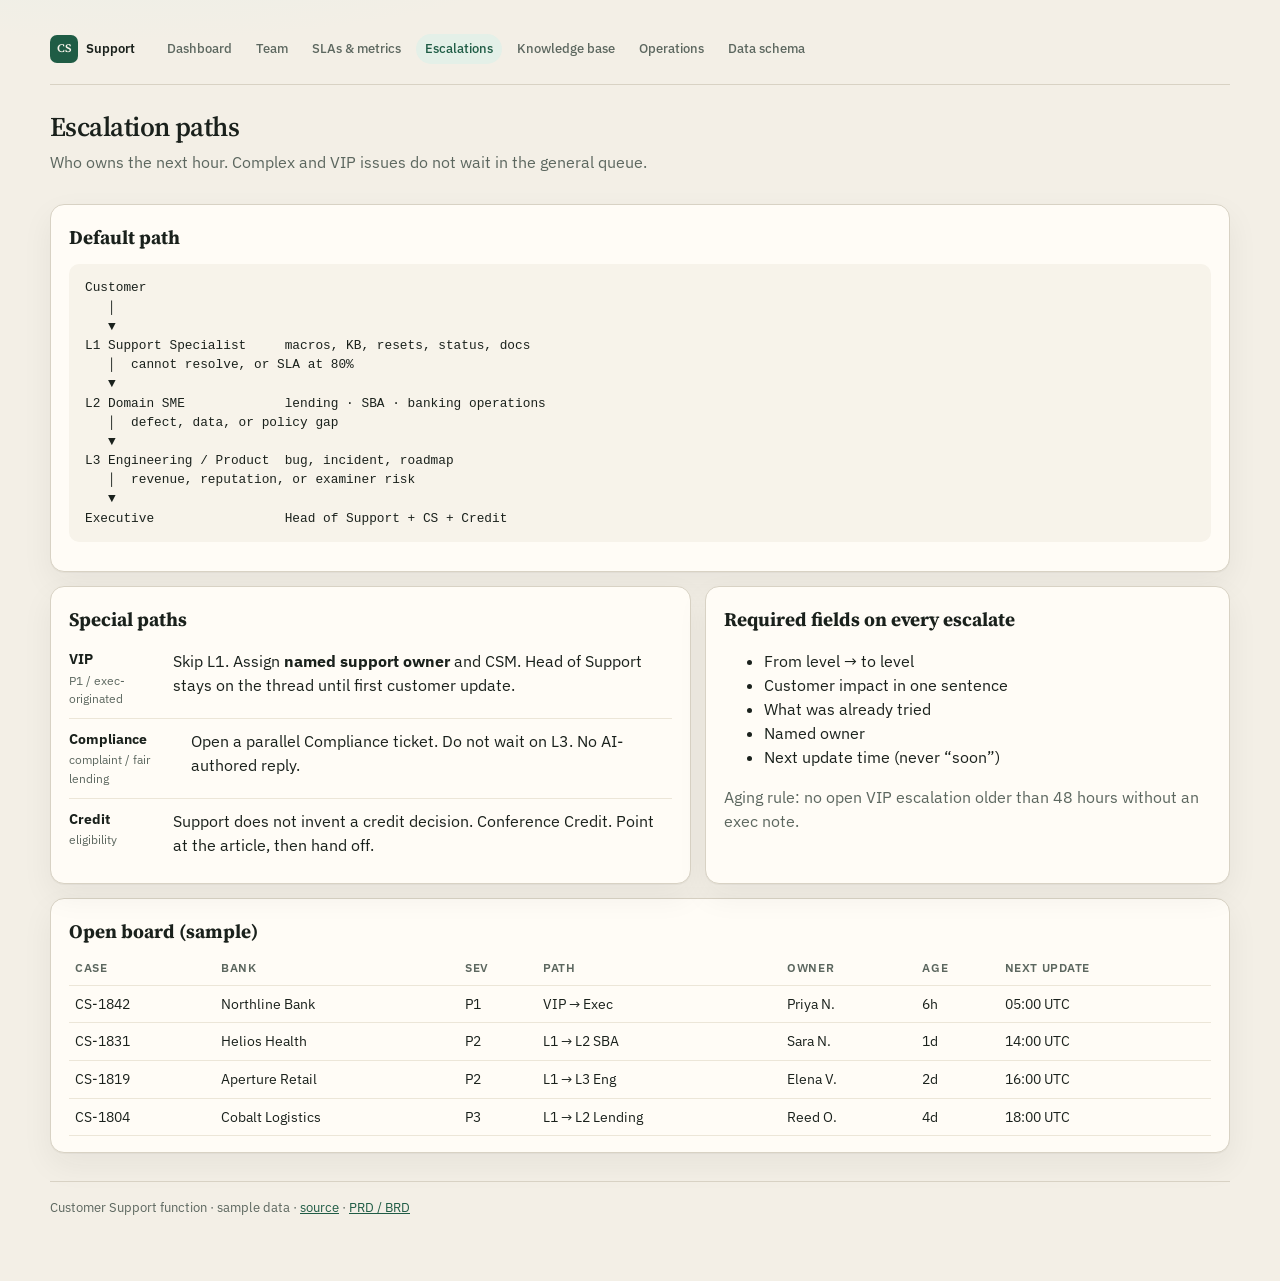
==== escalations.html @ 968987a1 "Add escalations, knowledge base, operations, and schema pages" ====
<!DOCTYPE html>
<html lang="en">
<head>
  <meta charset="UTF-8" />
  <meta name="viewport" content="width=device-width, initial-scale=1" />
  <title>Escalation paths</title>
  <link rel="preconnect" href="https://fonts.googleapis.com" />
  <link rel="preconnect" href="https://fonts.gstatic.com" crossorigin />
  <link href="https://fonts.googleapis.com/css2?family=IBM+Plex+Sans:wght@400;500;600&family=Source+Serif+4:opsz,wght@8..60,500;8..60,600&display=swap" rel="stylesheet" />
  <link rel="stylesheet" href="assets/styles.css" />
</head>
<body>
  <div class="wrap">
    <header class="top">
      <div>
        <h1>Escalation paths</h1>
        <p class="subtitle">Who owns the next hour. Complex and VIP issues do not wait in the general queue.</p>
      </div>
    </header>
    <article class="panel">
      <h2>Default path</h2>
      <pre class="flow">Customer
   │
   ▼
L1 Support Specialist     macros, KB, resets, status, docs
   │  cannot resolve, or SLA at 80%
   ▼
L2 Domain SME             lending · SBA · banking operations
   │  defect, data, or policy gap
   ▼
L3 Engineering / Product  bug, incident, roadmap
   │  revenue, reputation, or examiner risk
   ▼
Executive                 Head of Support + CS + Credit</pre>
    </article>
    <section class="grid-2">
      <article class="panel">
        <h2>Special paths</h2>
        <div class="path-step"><div class="when"><b>VIP</b>P1 / exec-originated</div><div>Skip L1. Assign <strong>named support owner</strong> and CSM. Head of Support stays on the thread until first customer update.</div></div>
        <div class="path-step"><div class="when"><b>Compliance</b>complaint / fair lending</div><div>Open a parallel Compliance ticket. Do not wait on L3. No AI-authored reply.</div></div>
        <div class="path-step"><div class="when"><b>Credit</b>eligibility</div><div>Support does not invent a credit decision. Conference Credit. Point at the article, then hand off.</div></div>
      </article>
      <article class="panel">
        <h2>Required fields on every escalate</h2>
        <ul>
          <li>From level → to level</li>
          <li>Customer impact in one sentence</li>
          <li>What was already tried</li>
          <li>Named owner</li>
          <li>Next update time (never “soon”)</li>
        </ul>
        <p class="lead">Aging rule: no open VIP escalation older than 48 hours without an exec note.</p>
      </article>
    </section>
    <article class="panel">
      <h2>Open board (sample)</h2>
      <table>
        <thead><tr><th>Case</th><th>Bank</th><th>Sev</th><th>Path</th><th>Owner</th><th>Age</th><th>Next update</th></tr></thead>
        <tbody>
          <tr><td>CS-1842</td><td>Northline Bank</td><td>P1</td><td>VIP → Exec</td><td>Priya N.</td><td>6h</td><td>05:00 UTC</td></tr>
          <tr><td>CS-1831</td><td>Helios Health</td><td>P2</td><td>L1 → L2 SBA</td><td>Sara N.</td><td>1d</td><td>14:00 UTC</td></tr>
          <tr><td>CS-1819</td><td>Aperture Retail</td><td>P2</td><td>L1 → L3 Eng</td><td>Elena V.</td><td>2d</td><td>16:00 UTC</td></tr>
          <tr><td>CS-1804</td><td>Cobalt Logistics</td><td>P3</td><td>L1 → L2 Lending</td><td>Reed O.</td><td>4d</td><td>18:00 UTC</td></tr>
        </tbody>
      </table>
    </article>
  </div>
  <script src="assets/nav.js"></script>
</body>
</html>
---- assets/styles.css ----
:root {
  --ink: #1a211c;
  --muted: #5c675f;
  --line: #d8d2c4;
  --paper: #f3efe6;
  --card: #fffcf6;
  --forest: #1f5c45;
  --forest-soft: #e4f0e8;
  --amber: #9a5b12;
  --amber-soft: #f7ead4;
  --rose: #9b2c2c;
  --rose-soft: #f6e2e0;
  --shadow: 0 1px 0 rgba(26, 33, 28, 0.04), 0 12px 32px rgba(26, 33, 28, 0.06);
}
* { box-sizing: border-box; }
html, body { margin: 0; padding: 0; }
body {
  font-family: "IBM Plex Sans", "Segoe UI", sans-serif;
  background: radial-gradient(900px 280px at 10% -10%, #e7efe8 0%, transparent 60%), var(--paper);
  color: var(--ink);
  line-height: 1.5;
}
.wrap { width: min(1180px, calc(100% - 32px)); margin: 0 auto; padding: 20px 0 64px; }
nav.site { display: flex; flex-wrap: wrap; gap: 8px 6px; align-items: center; padding: 10px 0 16px; border-bottom: 1px solid var(--line); margin-bottom: 22px; }
nav.site a { color: var(--muted); text-decoration: none; font-size: 0.82rem; font-weight: 500; padding: 5px 9px; border-radius: 999px; }
nav.site a:hover, nav.site a.active { background: var(--forest-soft); color: var(--forest); }
nav.site .brand-link { display: flex; align-items: center; gap: 8px; color: var(--ink); font-weight: 600; margin-right: 8px; padding-left: 0; }
.mark { width: 28px; height: 28px; border-radius: 7px; background: var(--forest); color: #f7f3ea; display: grid; place-items: center; font-family: "Source Serif 4", Georgia, serif; font-size: 0.72rem; font-weight: 600; }
header.top { display: flex; justify-content: space-between; align-items: flex-end; gap: 20px; padding-bottom: 18px; }
h1 { font-family: "Source Serif 4", Georgia, serif; font-size: 1.7rem; font-weight: 600; letter-spacing: -0.02em; margin: 0 0 2px; }
h2 { font-family: "Source Serif 4", Georgia, serif; font-size: 1.2rem; margin: 0 0 6px; }
h3 { font-size: 0.95rem; margin: 0 0 6px; }
.subtitle, .lead { margin: 0 0 12px; color: var(--muted); }
.period { text-align: right; color: var(--muted); font-size: 0.88rem; }
.period strong { display: block; color: var(--ink); }
.badge { display: inline-block; margin-top: 6px; padding: 2px 8px; border-radius: 999px; background: var(--amber-soft); color: var(--amber); font-size: 0.72rem; font-weight: 600; letter-spacing: 0.04em; text-transform: uppercase; }
.kpis { display: grid; grid-template-columns: repeat(4, 1fr); gap: 12px; margin: 8px 0 16px; }
.kpi, .panel { background: var(--card); border: 1px solid var(--line); border-radius: 14px; box-shadow: var(--shadow); }
.kpi { padding: 14px; min-width: 0; }
.panel { padding: 18px 18px 16px; margin-bottom: 14px; }
.kpi .label { font-size: 0.72rem; letter-spacing: 0.06em; text-transform: uppercase; color: var(--muted); font-weight: 600; }
.kpi .value { font-family: "Source Serif 4", Georgia, serif; font-size: 1.7rem; font-weight: 600; letter-spacing: -0.03em; margin: 6px 0 4px; }
.kpi .meta { font-size: 0.8rem; color: var(--muted); }
.status-pill { display: inline-block; padding: 1px 7px; border-radius: 999px; font-size: 0.7rem; font-weight: 600; letter-spacing: 0.03em; text-transform: uppercase; }
.status-pill.on { background: var(--forest-soft); color: var(--forest); }
.status-pill.watch { background: var(--amber-soft); color: var(--amber); }
.status-pill.off { background: var(--rose-soft); color: var(--rose); }
.grid-2 { display: grid; grid-template-columns: 1.1fr 0.9fr; gap: 14px; }
.row { display: grid; grid-template-columns: minmax(140px, 0.95fr) 1.4fr 48px; gap: 10px; align-items: center; margin-bottom: 10px; }
.bar { height: 9px; background: #ece6d8; border-radius: 99px; overflow: hidden; }
.bar > span { display: block; height: 100%; border-radius: inherit; background: var(--forest); }
.bar > span.warn { background: var(--amber); }
.bar > span.bad { background: var(--rose); }
.stat-split { display: grid; grid-template-columns: repeat(3, 1fr); gap: 8px; margin-bottom: 14px; }
.stat { background: #f7f3ea; border-radius: 10px; padding: 10px; }
.stat b { display: block; font-size: 1.2rem; }
.stat span { color: var(--muted); font-size: 0.76rem; }
table { width: 100%; border-collapse: collapse; font-size: 0.86rem; }
th, td { text-align: left; padding: 8px 6px; border-bottom: 1px solid #ece6d8; vertical-align: top; }
th { color: var(--muted); font-size: 0.72rem; letter-spacing: 0.05em; text-transform: uppercase; font-weight: 600; }
.mw, .path-step { display: flex; gap: 12px; padding: 10px 0; border-bottom: 1px solid #ece6d8; }
.mw:last-child, .path-step:last-child { border-bottom: 0; }
.when { min-width: 92px; font-size: 0.78rem; color: var(--muted); }
.when b { display: block; color: var(--ink); font-size: 0.88rem; }
.cards { display: grid; grid-template-columns: repeat(3, 1fr); gap: 12px; }
.faq details { border-bottom: 1px solid #ece6d8; padding: 10px 0; }
.faq summary { cursor: pointer; font-weight: 600; }
.faq p { margin: 8px 0 0; color: var(--muted); }
.flow { font-family: ui-monospace, "Cascadia Mono", Consolas, monospace; font-size: 0.8rem; background: #f7f3ea; border-radius: 10px; padding: 14px 16px; overflow-x: auto; white-space: pre; }
footer.site { margin-top: 28px; padding-top: 16px; border-top: 1px solid var(--line); color: var(--muted); font-size: 0.8rem; }
footer.site a { color: var(--forest); }
@media (max-width: 980px) {
  .kpis, .cards, .grid-2 { grid-template-columns: 1fr; }
  header.top { flex-direction: column; align-items: flex-start; }
  .period { text-align: left; }
}
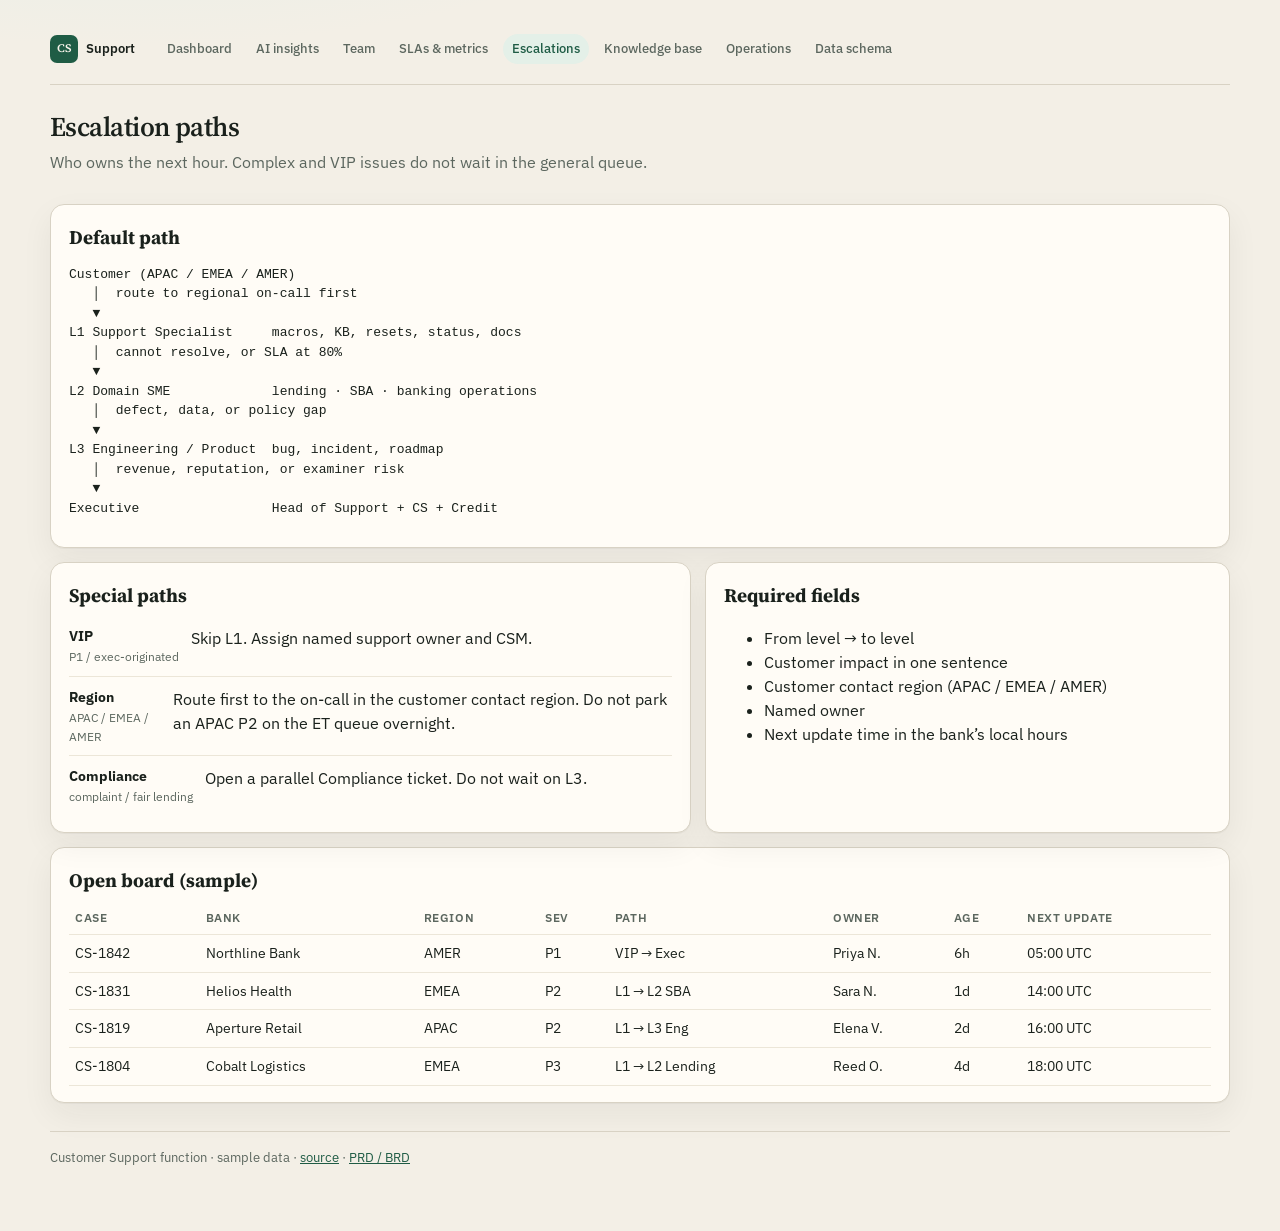
==== commit a333c05a: "Add APAC / EMEA / AMER on team, escalations, and SLA pages" ====
--- a/escalations.html
+++ b/escalations.html
@@ -19,8 +19,8 @@
     </header>
     <article class="panel">
       <h2>Default path</h2>
-      <pre class="flow">Customer
-   │
+      <pre class="flow">Customer (APAC / EMEA / AMER)
+   │  route to regional on-call first
    ▼
 L1 Support Specialist     macros, KB, resets, status, docs
    │  cannot resolve, or SLA at 80%
@@ -36,31 +36,30 @@
     <section class="grid-2">
       <article class="panel">
         <h2>Special paths</h2>
-        <div class="path-step"><div class="when"><b>VIP</b>P1 / exec-originated</div><div>Skip L1. Assign <strong>named support owner</strong> and CSM. Head of Support stays on the thread until first customer update.</div></div>
-        <div class="path-step"><div class="when"><b>Compliance</b>complaint / fair lending</div><div>Open a parallel Compliance ticket. Do not wait on L3. No AI-authored reply.</div></div>
-        <div class="path-step"><div class="when"><b>Credit</b>eligibility</div><div>Support does not invent a credit decision. Conference Credit. Point at the article, then hand off.</div></div>
+        <div class="path-step"><div class="when"><b>VIP</b>P1 / exec-originated</div><div>Skip L1. Assign named support owner and CSM.</div></div>
+        <div class="path-step"><div class="when"><b>Region</b>APAC / EMEA / AMER</div><div>Route first to the on-call in the customer contact region. Do not park an APAC P2 on the ET queue overnight.</div></div>
+        <div class="path-step"><div class="when"><b>Compliance</b>complaint / fair lending</div><div>Open a parallel Compliance ticket. Do not wait on L3.</div></div>
       </article>
       <article class="panel">
-        <h2>Required fields on every escalate</h2>
+        <h2>Required fields</h2>
         <ul>
           <li>From level → to level</li>
           <li>Customer impact in one sentence</li>
-          <li>What was already tried</li>
+          <li>Customer contact region (APAC / EMEA / AMER)</li>
           <li>Named owner</li>
-          <li>Next update time (never “soon”)</li>
+          <li>Next update time in the bank’s local hours</li>
         </ul>
-        <p class="lead">Aging rule: no open VIP escalation older than 48 hours without an exec note.</p>
       </article>
     </section>
     <article class="panel">
       <h2>Open board (sample)</h2>
       <table>
-        <thead><tr><th>Case</th><th>Bank</th><th>Sev</th><th>Path</th><th>Owner</th><th>Age</th><th>Next update</th></tr></thead>
+        <thead><tr><th>Case</th><th>Bank</th><th>Region</th><th>Sev</th><th>Path</th><th>Owner</th><th>Age</th><th>Next update</th></tr></thead>
         <tbody>
-          <tr><td>CS-1842</td><td>Northline Bank</td><td>P1</td><td>VIP → Exec</td><td>Priya N.</td><td>6h</td><td>05:00 UTC</td></tr>
-          <tr><td>CS-1831</td><td>Helios Health</td><td>P2</td><td>L1 → L2 SBA</td><td>Sara N.</td><td>1d</td><td>14:00 UTC</td></tr>
-          <tr><td>CS-1819</td><td>Aperture Retail</td><td>P2</td><td>L1 → L3 Eng</td><td>Elena V.</td><td>2d</td><td>16:00 UTC</td></tr>
-          <tr><td>CS-1804</td><td>Cobalt Logistics</td><td>P3</td><td>L1 → L2 Lending</td><td>Reed O.</td><td>4d</td><td>18:00 UTC</td></tr>
+          <tr><td>CS-1842</td><td>Northline Bank</td><td>AMER</td><td>P1</td><td>VIP → Exec</td><td>Priya N.</td><td>6h</td><td>05:00 UTC</td></tr>
+          <tr><td>CS-1831</td><td>Helios Health</td><td>EMEA</td><td>P2</td><td>L1 → L2 SBA</td><td>Sara N.</td><td>1d</td><td>14:00 UTC</td></tr>
+          <tr><td>CS-1819</td><td>Aperture Retail</td><td>APAC</td><td>P2</td><td>L1 → L3 Eng</td><td>Elena V.</td><td>2d</td><td>16:00 UTC</td></tr>
+          <tr><td>CS-1804</td><td>Cobalt Logistics</td><td>EMEA</td><td>P3</td><td>L1 → L2 Lending</td><td>Reed O.</td><td>4d</td><td>18:00 UTC</td></tr>
         </tbody>
       </table>
     </article>
--- a/assets/styles.css
+++ b/assets/styles.css
@@ -1,25 +1,11 @@
 :root {
-  --ink: #1a211c;
-  --muted: #5c675f;
-  --line: #d8d2c4;
-  --paper: #f3efe6;
-  --card: #fffcf6;
-  --forest: #1f5c45;
-  --forest-soft: #e4f0e8;
-  --amber: #9a5b12;
-  --amber-soft: #f7ead4;
-  --rose: #9b2c2c;
-  --rose-soft: #f6e2e0;
+  --ink: #1a211c; --muted: #5c675f; --line: #d8d2c4; --paper: #f3efe6; --card: #fffcf6;
+  --forest: #1f5c45; --forest-soft: #e4f0e8; --amber: #9a5b12; --amber-soft: #f7ead4;
+  --rose: #9b2c2c; --rose-soft: #f6e2e0;
   --shadow: 0 1px 0 rgba(26, 33, 28, 0.04), 0 12px 32px rgba(26, 33, 28, 0.06);
 }
-* { box-sizing: border-box; }
-html, body { margin: 0; padding: 0; }
-body {
-  font-family: "IBM Plex Sans", "Segoe UI", sans-serif;
-  background: radial-gradient(900px 280px at 10% -10%, #e7efe8 0%, transparent 60%), var(--paper);
-  color: var(--ink);
-  line-height: 1.5;
-}
+* { box-sizing: border-box; } html, body { margin: 0; padding: 0; }
+body { font-family: "IBM Plex Sans", "Segoe UI", sans-serif; background: radial-gradient(900px 280px at 10% -10%, #e7efe8 0%, transparent 60%), var(--paper); color: var(--ink); line-height: 1.5; }
 .wrap { width: min(1180px, calc(100% - 32px)); margin: 0 auto; padding: 20px 0 64px; }
 nav.site { display: flex; flex-wrap: wrap; gap: 8px 6px; align-items: center; padding: 10px 0 16px; border-bottom: 1px solid var(--line); margin-bottom: 22px; }
 nav.site a { color: var(--muted); text-decoration: none; font-size: 0.82rem; font-weight: 500; padding: 5px 9px; border-radius: 999px; }
@@ -31,46 +17,48 @@
 h2 { font-family: "Source Serif 4", Georgia, serif; font-size: 1.2rem; margin: 0 0 6px; }
 h3 { font-size: 0.95rem; margin: 0 0 6px; }
 .subtitle, .lead { margin: 0 0 12px; color: var(--muted); }
-.period { text-align: right; color: var(--muted); font-size: 0.88rem; }
-.period strong { display: block; color: var(--ink); }
+.period { text-align: right; color: var(--muted); font-size: 0.88rem; } .period strong { display: block; color: var(--ink); }
 .badge { display: inline-block; margin-top: 6px; padding: 2px 8px; border-radius: 999px; background: var(--amber-soft); color: var(--amber); font-size: 0.72rem; font-weight: 600; letter-spacing: 0.04em; text-transform: uppercase; }
 .kpis { display: grid; grid-template-columns: repeat(4, 1fr); gap: 12px; margin: 8px 0 16px; }
 .kpi, .panel { background: var(--card); border: 1px solid var(--line); border-radius: 14px; box-shadow: var(--shadow); }
-.kpi { padding: 14px; min-width: 0; }
-.panel { padding: 18px 18px 16px; margin-bottom: 14px; }
+.kpi { padding: 14px; min-width: 0; } .panel { padding: 18px 18px 16px; margin-bottom: 14px; }
 .kpi .label { font-size: 0.72rem; letter-spacing: 0.06em; text-transform: uppercase; color: var(--muted); font-weight: 600; }
 .kpi .value { font-family: "Source Serif 4", Georgia, serif; font-size: 1.7rem; font-weight: 600; letter-spacing: -0.03em; margin: 6px 0 4px; }
 .kpi .meta { font-size: 0.8rem; color: var(--muted); }
 .status-pill { display: inline-block; padding: 1px 7px; border-radius: 999px; font-size: 0.7rem; font-weight: 600; letter-spacing: 0.03em; text-transform: uppercase; }
-.status-pill.on { background: var(--forest-soft); color: var(--forest); }
-.status-pill.watch { background: var(--amber-soft); color: var(--amber); }
-.status-pill.off { background: var(--rose-soft); color: var(--rose); }
+.status-pill.on { background: var(--forest-soft); color: var(--forest); } .status-pill.watch { background: var(--amber-soft); color: var(--amber); } .status-pill.off { background: var(--rose-soft); color: var(--rose); }
 .grid-2 { display: grid; grid-template-columns: 1.1fr 0.9fr; gap: 14px; }
 .row { display: grid; grid-template-columns: minmax(140px, 0.95fr) 1.4fr 48px; gap: 10px; align-items: center; margin-bottom: 10px; }
 .bar { height: 9px; background: #ece6d8; border-radius: 99px; overflow: hidden; }
 .bar > span { display: block; height: 100%; border-radius: inherit; background: var(--forest); }
-.bar > span.warn { background: var(--amber); }
-.bar > span.bad { background: var(--rose); }
+.bar > span.warn { background: var(--amber); } .bar > span.bad { background: var(--rose); }
 .stat-split { display: grid; grid-template-columns: repeat(3, 1fr); gap: 8px; margin-bottom: 14px; }
-.stat { background: #f7f3ea; border-radius: 10px; padding: 10px; }
-.stat b { display: block; font-size: 1.2rem; }
-.stat span { color: var(--muted); font-size: 0.76rem; }
+.stat { background: #f7f3ea; border-radius: 10px; padding: 10px; } .stat b { display: block; font-size: 1.2rem; } .stat span { color: var(--muted); font-size: 0.76rem; }
 table { width: 100%; border-collapse: collapse; font-size: 0.86rem; }
 th, td { text-align: left; padding: 8px 6px; border-bottom: 1px solid #ece6d8; vertical-align: top; }
 th { color: var(--muted); font-size: 0.72rem; letter-spacing: 0.05em; text-transform: uppercase; font-weight: 600; }
 .mw, .path-step { display: flex; gap: 12px; padding: 10px 0; border-bottom: 1px solid #ece6d8; }
 .mw:last-child, .path-step:last-child { border-bottom: 0; }
-.when { min-width: 92px; font-size: 0.78rem; color: var(--muted); }
-.when b { display: block; color: var(--ink); font-size: 0.88rem; }
+.when { min-width: 92px; font-size: 0.78rem; color: var(--muted); } .when b { display: block; color: var(--ink); font-size: 0.88rem; }
 .cards { display: grid; grid-template-columns: repeat(3, 1fr); gap: 12px; }
-.faq details { border-bottom: 1px solid #ece6d8; padding: 10px 0; }
-.faq summary { cursor: pointer; font-weight: 600; }
-.faq p { margin: 8px 0 0; color: var(--muted); }
-.flow { font-family: ui-monospace, "Cascadia Mono", Consolas, monospace; font-size: 0.8rem; background: #f7f3ea; border-radius: 10px; padding: 14px 16px; overflow-x: auto; white-space: pre; }
-footer.site { margin-top: 28px; padding-top: 16px; border-top: 1px solid var(--line); color: var(--muted); font-size: 0.8rem; }
-footer.site a { color: var(--forest); }
-@media (max-width: 980px) {
-  .kpis, .cards, .grid-2 { grid-template-columns: 1fr; }
-  header.top { flex-direction: column; align-items: flex-start; }
-  .period { text-align: left; }
-}
+footer.site { margin-top: 28px; padding-top: 16px; border-top: 1px solid var(--line); color: var(--muted); font-size: 0.8rem; } footer.site a { color: var(--forest); }
+.briefing { border-left: 4px solid var(--forest); }
+.chips { display: flex; flex-wrap: wrap; gap: 8px; margin: 10px 0 0; }
+.chip { border: 1px solid var(--line); background: #fff; color: var(--ink); border-radius: 999px; padding: 6px 12px; font: inherit; font-size: 0.82rem; cursor: pointer; text-decoration: none; display: inline-block; }
+.chip:hover { border-color: var(--forest); background: var(--forest-soft); color: var(--forest); }
+.customer-list { display: flex; flex-direction: column; gap: 10px; }
+.customer-card { border: 1px solid var(--line); border-radius: 12px; padding: 12px; cursor: pointer; background: #fff; }
+.customer-card.on { border-color: var(--forest); box-shadow: var(--shadow); }
+.customer-card h3 { margin: 0 0 4px; } .customer-card p { margin: 0; color: var(--muted); font-size: 0.84rem; }
+.chat { display: flex; flex-direction: column; min-height: 360px; }
+.chat-log { flex: 1; max-height: 320px; overflow-y: auto; padding: 4px 0 12px; }
+.bubble { max-width: 92%; margin: 8px 0; padding: 10px 12px; border-radius: 12px; font-size: 0.9rem; }
+.bubble.user { margin-left: auto; background: var(--forest); color: #f7f3ea; } .bubble.bot { background: #f7f3ea; }
+.bubble .cite { display: block; margin-top: 6px; font-size: 0.74rem; color: var(--muted); }
+.chat-form { display: flex; gap: 8px; }
+.chat-form input { flex: 1; border: 1px solid var(--line); border-radius: 10px; padding: 10px 12px; font: inherit; }
+.chat-form button, .fb button { border: 0; background: var(--forest); color: #f7f3ea; border-radius: 10px; padding: 10px 14px; font: inherit; font-weight: 600; cursor: pointer; }
+.fb { display: flex; flex-wrap: wrap; gap: 8px; align-items: center; margin-top: 10px; }
+.fb button.ghost { background: #fff; color: var(--ink); border: 1px solid var(--line); }
+.actions li { margin-bottom: 8px; }
+@media (max-width: 980px) { .kpis, .cards, .grid-2 { grid-template-columns: 1fr; } header.top { flex-direction: column; align-items: flex-start; } .period { text-align: left; } }
